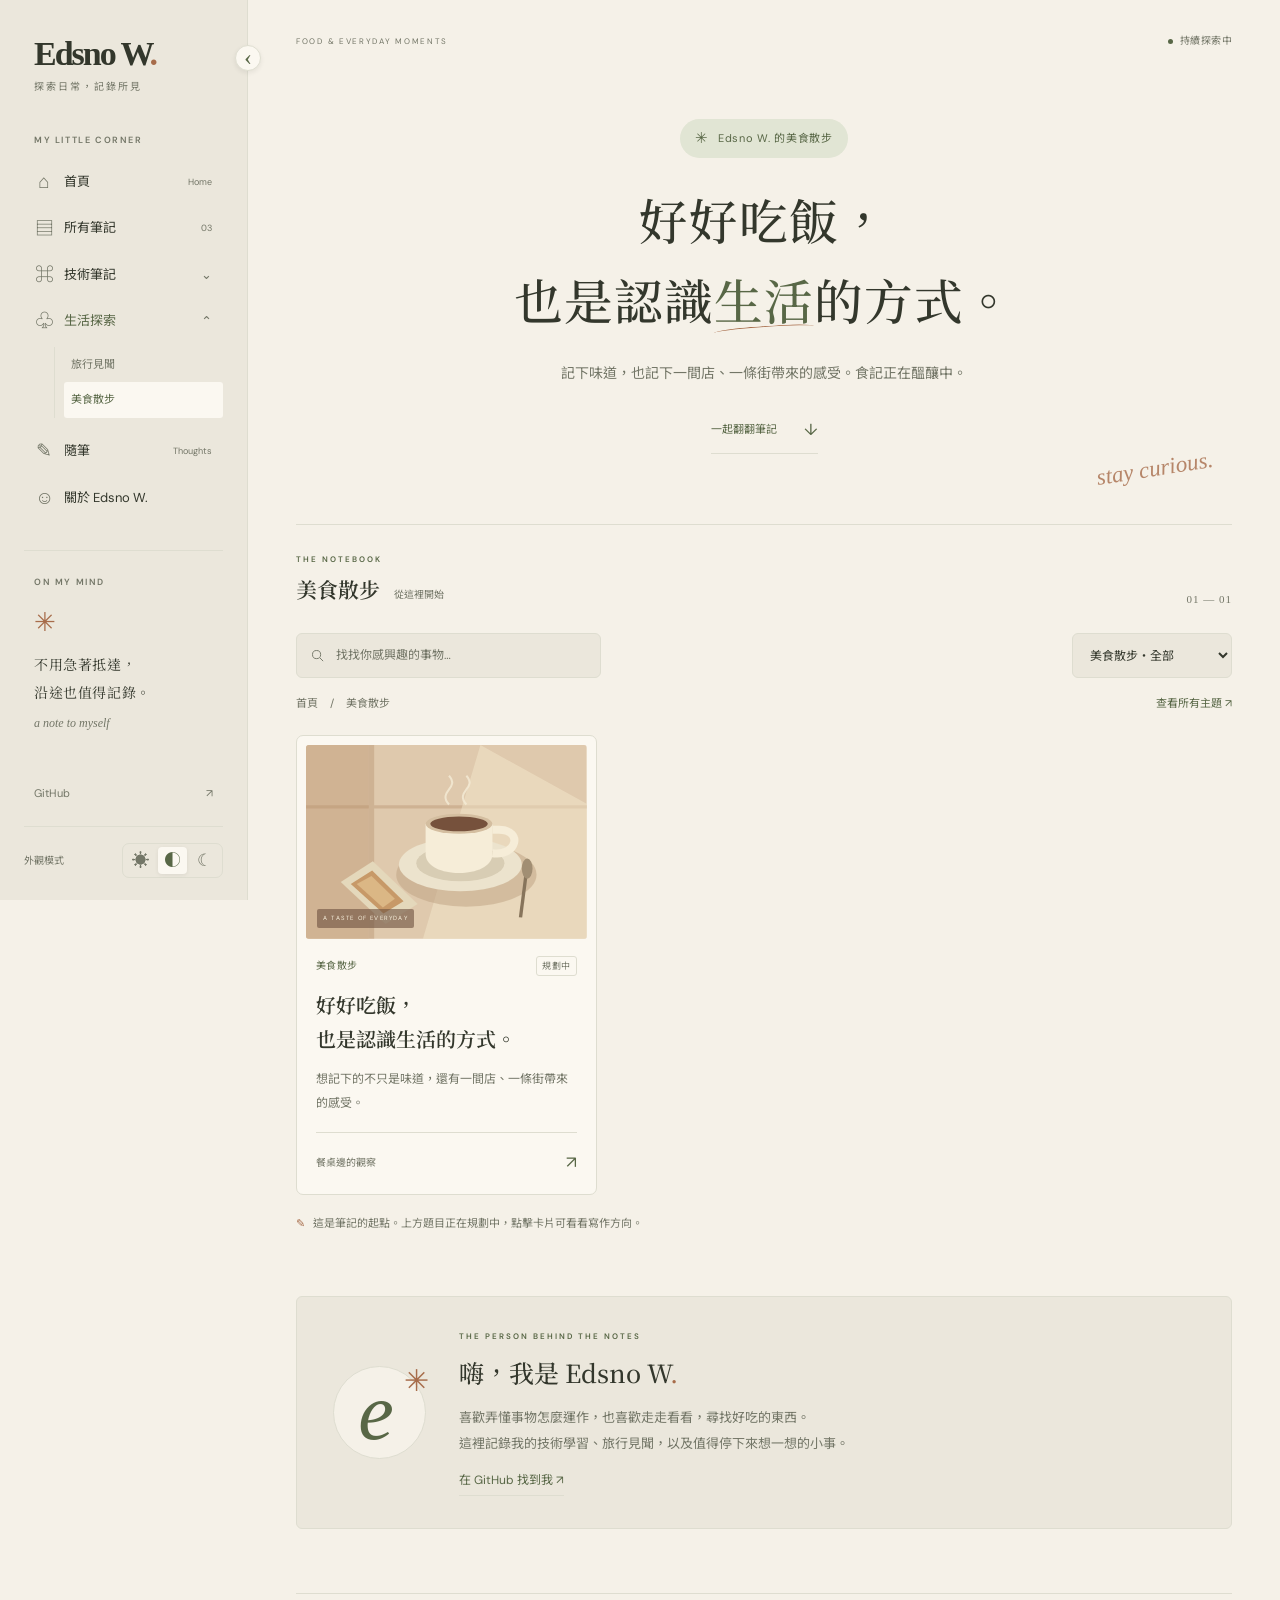
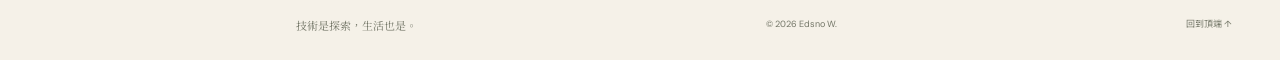
==== blog/foodie/index.html @ a219093f "建立 Edsno W. 部落格首頁與版面樣式 建立 /blog/foodie/、/blog/travel/ 與 /blog/tech/，並加入對應的導覽連結。" ====
<!doctype html>
<html lang="zh-Hant">
<head>
  <meta charset="utf-8">
  <meta name="viewport" content="width=device-width, initial-scale=1">
  <meta name="description" content="記下味道，也記下一間店、一條街帶來的感受。食記正在醞釀中。">
  <meta name="color-scheme" content="light dark">
  <title>美食散步 — Edsno W. 的觀察筆記</title>
  <script>
    (() => {
      let preference = 'auto';
      try { preference = localStorage.getItem('edwei-theme') || 'auto'; } catch {}
      if (!['auto','light','dark'].includes(preference)) preference = 'auto';
      document.documentElement.dataset.preference = preference;
      document.documentElement.dataset.theme = preference === 'auto' ? (matchMedia('(prefers-color-scheme: dark)').matches ? 'dark' : 'light') : preference;
    })();
  </script>
  <link rel="stylesheet" href="/style.css?v=3">
  <script src="/script.js?v=3" defer></script>
</head>
<body data-category="美食">
  <a class="skip-link" href="#main">跳至主要內容</a>
  <button class="sidebar-toggle" aria-controls="sidebar" aria-expanded="true" aria-label="收合側邊欄"><span aria-hidden="true">‹</span></button>
  <aside id="sidebar" class="sidebar" aria-label="網站導覽">
    <a class="brand" href="/"><span class="brand-name">Edsno W<span>.</span></span><span class="brand-caption">探索日常，記錄所見</span></a>
    <span class="sidebar-label">MY LITTLE CORNER</span>
    <nav aria-label="主要導覽">
      <a class="nav-item" href="/"><span aria-hidden="true">⌂</span>首頁<span class="nav-en">Home</span></a>
      <a class="nav-item" href="/#journal"><span aria-hidden="true">▤</span>所有筆記<span class="count">03</span></a>
      <details class="category"><summary><span aria-hidden="true">⌘</span>技術筆記<span class="chevron" aria-hidden="true">⌄</span></summary><div class="subnav"><a href="/blog/tech/">全部技術筆記</a><button data-filter="網路基礎">網路與資料中心</button><button data-filter="工具應用">工具與實作</button></div></details>
      <details class="category" open><summary><span aria-hidden="true">♧</span>生活探索<span class="chevron" aria-hidden="true">⌄</span></summary><div class="subnav"><a href="/blog/travel/">旅行見聞</a><a href="/blog/foodie/" aria-current="page">美食散步</a></div></details>
      <button class="nav-item" data-filter="隨筆"><span aria-hidden="true">✎</span>隨筆<span class="nav-en">Thoughts</span></button>
      <a class="nav-item" href="/#about"><span aria-hidden="true">☺</span>關於 Edsno W.</a>
    </nav>
    <section class="sidebar-note"><span class="sidebar-label">ON MY MIND</span><span class="note-mark" aria-hidden="true">✳</span><p>不用急著抵達，<br>沿途也值得記錄。</p><span class="note-caption">a note to myself</span></section>
    <div class="sidebar-bottom"><a class="github-link" href="https://github.com/EdweiDev" target="_blank" rel="noopener noreferrer">GitHub <span aria-hidden="true">↗</span></a><div class="theme-row"><span id="theme-caption">外觀模式</span><div class="theme-switch" role="group" aria-labelledby="theme-caption"><button data-theme-choice="light" aria-label="淺色模式" title="淺色模式" aria-pressed="false">☀</button><button data-theme-choice="auto" aria-label="跟隨系統" title="跟隨系統" aria-pressed="true">◐</button><button data-theme-choice="dark" aria-label="深色模式" title="深色模式" aria-pressed="false">☾</button></div></div><span class="sidebar-copyright">© <span class="year">2026</span> Edsno W. · Made with curiosity</span></div>
  </aside>
  <button class="sidebar-backdrop" aria-label="關閉導覽選單" hidden></button>

  <main id="main">
    <div class="main-inner">
      <div class="topline"><span>FOOD & EVERYDAY MOMENTS</span><span class="topline-right"><span class="status-dot"></span> 持續探索中</span></div>
      <section class="hero" aria-labelledby="hero-title"><span class="hero-pill"><span aria-hidden="true">✳</span> Edsno W. 的美食散步</span><h1 id="hero-title">好好吃飯，<br>也是認識<span class="serif-accent">生活</span>的方式。</h1><p>記下味道，也記下一間店、一條街帶來的感受。食記正在醞釀中。</p><a href="#journal" class="hero-link">一起翻翻筆記 <span aria-hidden="true">↓</span></a><span class="hero-scribble" aria-hidden="true">stay curious.</span></section>
      <section id="journal" aria-labelledby="journal-title">
        <div class="journal-heading"><div><span class="eyebrow">THE NOTEBOOK</span><h2 id="journal-title" tabindex="-1">美食散步<span>從這裡開始</span></h2></div><span class="journal-number">01 — 01</span></div>
        <div class="tools"><div class="search-box"><svg aria-hidden="true" viewBox="0 0 24 24"><circle cx="10.5" cy="10.5" r="6.5"/><path d="m16 16 5 5"/></svg><label class="sr-only" for="search">搜尋筆記</label><input id="search" type="search" placeholder="找找你感興趣的事物…" autocomplete="off"></div><label class="sr-only" for="category-filter">篩選筆記分類</label><select id="category-filter"><option value="全部">美食散步・全部</option></select></div>
        <div class="category-breadcrumb"><a href="/">首頁</a><span aria-hidden="true">/</span><span>美食散步</span><a href="/#journal">查看所有主題 ↗</a></div>
        <div class="post-grid">
          
          
          <article class="post" data-categories="美食"><button class="post-open" data-article="food" aria-label="查看規劃：好好吃飯，也是認識生活的方式"><div class="post-image scene-food"><svg viewBox="0 0 420 290" xmlns="http://www.w3.org/2000/svg" aria-hidden="true"><path fill="#dfc9ad" d="M0 0h420v290H0z"/><path d="M0 0h94v290H0z" fill="#d0b393"/><path d="M94 0h8v290h-8zM0 90h420v5H0z" fill="#b5906b" opacity=".4"/><path d="m261 0 159 88v202H175z" fill="#f4e8cc" opacity=".5"/><ellipse cx="240" cy="194" rx="105" ry="48" fill="#bea182" opacity=".5"/><ellipse cx="231" cy="179" rx="92" ry="40" fill="#ece3cd"/><ellipse cx="231" cy="177" rx="66" ry="27" fill="#d8cdb4"/><path d="M179 118h100v45c0 38-100 38-100 0z" fill="#f6edd8"/><ellipse cx="229" cy="118" rx="50" ry="15" fill="#d4bea0"/><ellipse cx="229" cy="118" rx="43" ry="11" fill="#76513c"/><path d="M279 127h10c36 0 27 40-10 35" stroke="#f6edd8" stroke-width="12" fill="none"/><path d="M214 89c-18-20 17-24 0-43m26 43c-18-20 17-24 0-43" stroke="#f6edd8" stroke-width="3" fill="none" opacity=".8"/><path d="m52 205 48-31 67 64-48 30z" fill="#e4d8bb"/><path d="m67 208 32-20 47 46-30 18z" fill="#c79968"/><path d="m76 208 22-12 35 34-18 13z" fill="#dbb785"/><path d="m329 196-8 62" stroke="#87745b" stroke-width="5"/><ellipse cx="331" cy="185" rx="8" ry="15" fill="#a18e73"/></svg><span class="image-tag">A TASTE OF EVERYDAY</span></div><div class="post-copy"><div class="post-meta"><span class="category-tag">美食散步</span><span>規劃中</span></div><h3>好好吃飯，<br>也是認識生活的方式。</h3><p>想記下的不只是味道，還有一間店、一條街帶來的感受。</p><div class="post-footer"><span>餐桌邊的觀察</span><span aria-hidden="true">↗</span></div></div></button></article>
        </div>
        <div class="empty-state" hidden><span aria-hidden="true">✳</span><h3>這一頁，還留著空白。</h3><p>換個關鍵字或主題看看，筆記會慢慢累積。</p><button id="clear-filters">查看所有筆記 ↗</button></div>
        <p class="planning-note"><span aria-hidden="true">✎</span> 這是筆記的起點。上方題目正在規劃中，點擊卡片可看看寫作方向。</p><span class="sr-only" id="results-status" aria-live="polite"></span>
      </section>
      <section class="about-section" id="about"><div class="about-symbol" aria-hidden="true">e<span>✳</span></div><div class="about-copy"><span class="eyebrow">THE PERSON BEHIND THE NOTES</span><h2>嗨，我是 Edsno W<span>.</span></h2><p>喜歡弄懂事物怎麼運作，也喜歡走走看看，尋找好吃的東西。<br>這裡記錄我的技術學習、旅行見聞，以及值得停下來想一想的小事。</p><a href="https://github.com/EdweiDev" target="_blank" rel="noopener noreferrer">在 GitHub 找到我 ↗</a></div></section>
      <footer><span class="footer-note">技術是探索，生活也是。</span><span>© <span class="year">2026</span> Edsno W.</span><a href="#main">回到頂端 ↑</a></footer>
    </div>
  </main>
  <dialog id="article-dialog" aria-labelledby="dialog-title"><button class="dialog-close" aria-label="關閉文章規劃">×</button><span class="eyebrow">WORK IN PROGRESS / 文章規劃</span><h2 id="dialog-title"></h2><p id="dialog-description"></p><h3>想一起探索的問題</h3><ul id="dialog-outline"></ul><p class="dialog-note">這篇還在醞釀中，正式文章完成後會放在這裡。</p><button class="dialog-done">繼續逛逛 ↗</button></dialog>
</body>
</html>
---- style.css ----
@import url('https://fonts.googleapis.com/css2?family=DM+Sans:wght@400;500;600;700&family=Noto+Sans+TC:wght@400;500;600;700&family=Noto+Serif+TC:wght@500;600;700&display=swap');
:root{color-scheme:light;--bg:#f5f1e8;--sidebar:#ebe7dc;--surface:#fbf8f1;--text:#33372c;--muted:#737667;--line:#deddd0;--accent:#586746;--accent-soft:#e1e5d4;--warm:#a76c4a;--shadow:0 12px 30px #3a3e2710;--side-width:248px}
:root[data-theme=dark]{color-scheme:dark;--bg:#22251f;--sidebar:#1c201a;--surface:#2b3026;--text:#e8e6db;--muted:#b0b5a4;--line:#414735;--accent:#bccb9c;--accent-soft:#394430;--warm:#d9a27b;--shadow:0 12px 30px #0002}
*{box-sizing:border-box}html{scroll-behavior:smooth;scroll-padding-top:30px}body{margin:0;font:14px/1.8 'DM Sans','Noto Sans TC',sans-serif;background:var(--bg);color:var(--text)}button,input,select{font:inherit;color:inherit}button,a,summary,select{-webkit-tap-highlight-color:transparent}a{color:inherit;text-decoration:none}button{cursor:pointer;border:0;background:none;padding:0}a:hover,button:hover{color:var(--accent)}button:focus-visible,a:focus-visible,input:focus-visible,select:focus-visible,summary:focus-visible{outline:2px solid var(--warm);outline-offset:4px}h1,h2,h3,p{margin:0}svg{display:block}button{text-align:left}[hidden]{display:none!important}.sr-only{position:absolute;width:1px;height:1px;padding:0;overflow:hidden;clip:rect(0,0,0,0);white-space:nowrap}.skip-link{position:fixed;top:-60px;left:20px;z-index:100;padding:10px;background:var(--surface)}.skip-link:focus{top:10px}
.sidebar{position:fixed;inset:0 auto 0 0;width:var(--side-width);background:var(--sidebar);border-right:1px solid var(--line);padding:35px 24px 20px;display:flex;flex-direction:column;overflow-y:auto;z-index:30;transition:transform .25s}.brand{display:flex;flex-direction:column;align-items:flex-start;line-height:1.15;padding:0 10px;margin-bottom:39px}.brand-name{font:bold 43px/1.1 Georgia,serif;letter-spacing:-2.8px}.brand-name>span{color:var(--warm)}.brand-caption{font-size:10px;letter-spacing:2px;color:var(--muted);margin-top:9px}.sidebar-label{display:block;font-size:9px;letter-spacing:1.6px;color:var(--muted);font-weight:600;margin:0 10px 12px}nav{display:flex;flex-direction:column;gap:3px}.nav-item,summary{display:flex;align-items:center;gap:11px;padding:10px 11px;font-size:12px;border-radius:5px;min-height:43px;width:100%;cursor:pointer;list-style:none}summary::-webkit-details-marker{display:none}.nav-item>span:first-child,summary>span:first-child{font-size:19px;width:18px;text-align:center;line-height:1;color:var(--muted)}.nav-item.selected{background:var(--surface);color:var(--accent)}.nav-item.selected>span:first-child{color:var(--accent)}.nav-en{font-size:9px;color:var(--muted);margin-left:auto}.count{margin-left:auto;font-size:9px;background:var(--soft);color:var(--muted)}.chevron{margin-left:auto;color:var(--muted)}.category[open] summary{color:var(--accent)}.category[open] .chevron{transform:rotate(180deg)}.nav-item:hover,summary:hover{background:var(--surface)}.subnav{margin:4px 0 8px 30px;padding-left:9px;border-left:1px solid var(--line)}.subnav button{display:block;font-size:11px;color:var(--muted);width:100%;padding:8px 0 8px 7px;border-radius:3px}.subnav button:hover{color:var(--accent);background:var(--surface)}.sidebar-note{margin:31px 0 24px;border-top:1px solid var(--line);padding:23px 10px 0}.sidebar-note .sidebar-label{margin:0}.note-mark{display:block;font-size:26px;line-height:1.2;color:var(--warm);margin:17px 0 12px}.sidebar-note p{font-family:'Noto Serif TC',serif;font-size:14px;line-height:2;letter-spacing:.6px}.note-caption{font:italic 12px Georgia,serif;color:var(--muted);display:block;margin-top:10px}.sidebar-bottom{margin-top:auto;padding-top:20px}.github-link{display:flex;justify-content:space-between;padding:9px 10px;font-size:11px;color:var(--muted)}.theme-row{display:flex;align-items:center;justify-content:space-between;margin:13px 0 20px;padding:16px 0 0;border-top:1px solid var(--line);gap:8px}.theme-row>span{font-size:10px;color:var(--muted)}.theme-switch{display:flex;border:1px solid var(--line);padding:3px;gap:3px;border-radius:7px}.theme-switch button{width:29px;height:27px;display:grid;place-content:center;color:var(--muted);font-size:17px;border-radius:4px}.theme-switch button[aria-pressed=true]{background:var(--surface);box-shadow:0 1px 4px #0001;color:var(--accent)}.sidebar-copyright{font-size:8px;color:var(--muted);display:block;letter-spacing:.2px}.sidebar-toggle{position:fixed;top:45px;left:calc(var(--side-width) - 13px);width:26px;height:26px;border-radius:50%;border:1px solid var(--line);background:var(--surface);color:var(--accent);display:grid;place-items:center;z-index:35;box-shadow:0 2px 5px #0001;transition:left .25s}.sidebar-toggle>span{font:24px/1 Georgia,serif;transform:translateY(-1px)}body.sidebar-collapsed .sidebar{transform:translateX(-100%)}body.sidebar-collapsed .sidebar-toggle{left:15px}body.sidebar-collapsed .sidebar-toggle>span{transform:rotate(180deg)}body.sidebar-collapsed main{margin-left:0}.sidebar-backdrop{display:none}
main{margin-left:var(--side-width);transition:margin-left .25s}.main-inner{max-width:1360px;padding:32px 48px 0;margin:auto}.topline{display:flex;justify-content:space-between;color:var(--muted);font-size:8px;letter-spacing:1.7px;align-items:center}.topline-right{letter-spacing:.5px;display:flex;align-items:center;gap:7px;font-size:10px}.status-dot{width:5px;height:5px;border-radius:50%;background:var(--accent)}.hero{position:relative;padding:69px 0 70px;text-align:center}.hero-pill{display:inline-flex;align-items:center;gap:9px;font-size:10px;color:var(--accent);background:var(--accent-soft);border-radius:30px;padding:6px 15px;letter-spacing:.7px}.hero-pill>span{font-size:15px}h1{font-family:'Noto Serif TC',serif;font-weight:500;font-size:clamp(32px,3.8vw,53px);line-height:1.65;letter-spacing:1px;margin:21px 0 19px}.serif-accent{color:var(--accent);position:relative}.serif-accent:after{content:'';position:absolute;bottom:1px;left:0;width:100%;height:6px;border-top:1px solid var(--warm);border-radius:50%;transform:rotate(-4deg)}.title-dot{color:var(--warm)}.hero>p{font-size:12px;color:var(--muted);line-height:2.1}.mobile-break{display:none}.hero-link{display:inline-flex;font-size:11px;gap:27px;align-items:center;color:var(--accent);border-bottom:1px solid var(--line);padding:8px 0;margin-top:20px}.hero-link>span{font-size:16px}.hero-scribble{font:italic 23px Georgia,serif;color:var(--warm);position:absolute;right:18px;bottom:42px;transform:rotate(-9deg);opacity:.8}.eyebrow{display:block;font-size:8px;letter-spacing:2px;font-weight:600;color:var(--accent)}.journal-heading{display:flex;justify-content:space-between;align-items:flex-end;border-top:1px solid var(--line);padding-top:27px}.journal-heading h2{font-family:'Noto Serif TC',serif;font-weight:600;font-size:21px;margin-top:5px}.journal-heading h2>span{font-family:'Noto Sans TC',sans-serif;font-weight:400;font-size:10px;color:var(--muted);margin-left:14px}.journal-number{font:11px Georgia,serif;letter-spacing:1px;color:var(--muted);padding-bottom:4px}.tools{display:flex;justify-content:space-between;margin:24px 0 16px;gap:15px}.search-box{display:flex;align-items:center;gap:9px;background:var(--sidebar);border:1px solid var(--line);border-radius:6px;width:305px;padding:10px 13px}.search-box svg{width:15px;height:15px;stroke:var(--muted);stroke-width:1.5;fill:none;flex-shrink:0}.search-box input{width:100%;border:0;background:none;font-size:11px;min-width:0;outline-offset:7px}.search-box input::placeholder{color:var(--muted)}.tools select{width:160px;padding:9px 13px;background:var(--sidebar);border:1px solid var(--line);border-radius:6px;font-size:11px;cursor:pointer}.filter-chips{display:flex;gap:19px;flex-wrap:wrap;margin:0 0 21px}.filter-chips button{font-size:10px;color:var(--muted);padding:3px 0;border-bottom:1px solid transparent}.filter-chips button.active{color:var(--accent);border-color:var(--accent)}.post-grid{display:grid;grid-template-columns:repeat(3,minmax(0,1fr));gap:17px}.post{border:1px solid var(--line);border-radius:7px;padding:9px;background:var(--surface);transition:transform .2s,box-shadow .2s;min-width:0}.post:hover{transform:translateY(-4px);box-shadow:var(--shadow)}.post-open{display:block;width:100%;height:100%;color:var(--text);border-radius:3px}.post-open:hover{color:var(--text)}.post-image{position:relative;overflow:hidden;border-radius:3px;aspect-ratio:420/290}.post-image svg{width:100%;height:100%;transition:transform .4s}.post:hover .post-image svg{transform:scale(1.035)}.image-tag{position:absolute;bottom:11px;left:11px;color:#f9f1dd;font-size:6px;letter-spacing:1.2px;background:#3f4d3980;padding:4px 6px;border-radius:2px}.scene-food .image-tag{background:#6d503e99}.post-copy{padding:17px 10px 7px}.post-meta{display:flex;align-items:center;justify-content:space-between;font-size:8px;color:var(--muted);letter-spacing:.4px}.category-tag{color:var(--accent)}.post-meta>span:last-child{border:1px solid var(--line);padding:1px 5px;border-radius:3px;font-size:7px}.post h3{font-family:'Noto Serif TC',serif;font-size:clamp(15px,1.4vw,19px);line-height:1.7;font-weight:600;margin:12px 0}.post-copy>p{font-size:10px;color:var(--muted);line-height:1.95;min-height:40px}.post-footer{display:flex;align-items:center;justify-content:space-between;font-size:8px;color:var(--muted);padding-top:14px;margin-top:17px;border-top:1px solid var(--line);gap:5px}.post-footer>span:last-child{font-size:17px;color:var(--accent)}.planning-note{font-size:10px;color:var(--muted);padding:19px 0;display:flex;gap:8px}.planning-note>span{color:var(--warm)}.empty-state{text-align:center;padding:60px 15px;background:var(--sidebar);border-radius:5px}.empty-state>span{font-size:30px;color:var(--warm)}.empty-state h3{font-family:'Noto Serif TC',serif;font-weight:500;margin:10px;font-size:22px}.empty-state p{font-size:12px;color:var(--muted)}.empty-state button{margin-top:15px;color:var(--accent);font-size:12px}
.about-section{margin-top:43px;margin-bottom:64px;border:1px solid var(--line);border-radius:6px;padding:32px 36px;display:flex;gap:33px;align-items:center;background:var(--sidebar);scroll-margin-top:30px}.about-symbol{position:relative;flex-shrink:0;display:grid;place-items:center;width:93px;height:93px;border-radius:50%;background:var(--bg);border:1px solid var(--line);font:italic 80px/1 Georgia,serif;color:var(--accent);padding-right:7px}.about-symbol>span{position:absolute;right:-4px;top:-1px;font:30px/1 Georgia,serif;color:var(--warm)}.about-copy h2{font-family:'Noto Serif TC',serif;font-size:25px;font-weight:500;margin:7px 0 10px}.about-copy h2>span{color:var(--warm)}.about-copy p{font-size:11px;line-height:2;color:var(--muted)}.about-copy a{display:inline-block;font-size:10px;border-bottom:1px solid var(--line);padding-bottom:3px;margin-top:13px;color:var(--accent)}footer{border-top:1px solid var(--line);padding:22px 0 25px;display:flex;justify-content:space-between;gap:16px;font-size:9px;color:var(--muted)}.footer-note{font-family:'Noto Serif TC',serif;font-size:11px}dialog{color:var(--text);background:var(--surface);border:1px solid var(--line);border-radius:10px;width:min(540px,calc(100% - 36px));max-height:85dvh;padding:45px 35px 30px;box-shadow:0 25px 80px #0003}dialog::backdrop{background:#1e241b80;backdrop-filter:blur(4px)}.dialog-close{position:absolute;right:18px;top:12px;font-size:26px;color:var(--muted);padding:3px 7px}dialog h2{font:500 26px/1.6 'Noto Serif TC',serif;margin:18px 0}dialog p,dialog li{font-size:13px;line-height:2;color:var(--muted)}dialog h3{font-size:13px;margin-top:24px;font-weight:500}dialog ul{padding-left:20px}.dialog-note{border-top:1px solid var(--line);padding-top:18px;margin-top:24px}.dialog-done{font-size:12px;margin-top:18px;color:var(--accent)}:root[data-theme=dark] .post-image{filter:brightness(.8) saturate(.8)}
@media(min-width:1500px){.main-inner{padding-left:65px;padding-right:65px}.hero{padding-top:85px;padding-bottom:85px}.post-copy{padding:20px 14px 10px}.post h3{font-size:21px}.post-copy>p{font-size:12px}.post-meta{font-size:10px}.post-footer{font-size:10px}}
@media(max-width:1100px){:root{--side-width:225px}.sidebar{padding:28px 18px 18px}.main-inner{padding:27px 30px 0}.hero{padding-top:57px;padding-bottom:65px}h1{font-size:38px}.hero-scribble{font-size:19px;right:0;bottom:28px}.post-grid{grid-template-columns:repeat(2,minmax(0,1fr));gap:16px}.post h3{font-size:18px}.post-copy>p{font-size:11px}.post-grid>.post:last-child{grid-column:auto}.topline{font-size:7px;letter-spacing:1.2px}.about-section{padding:28px;gap:25px}.about-symbol{width:75px;height:75px;font-size:65px}}
@media(max-width:760px){:root{--side-width:248px}.sidebar{transform:translateX(-100%);padding-top:29px}.sidebar-toggle{left:17px;top:18px;width:31px;height:31px;background:var(--sidebar)}.sidebar-toggle>span{font-size:0;transform:none}.sidebar-toggle>span:after{content:'☰';font:16px/1 sans-serif}.sidebar-mobile-open .sidebar{transform:none}.sidebar-mobile-open .sidebar-toggle{left:calc(var(--side-width) - 13px)}.sidebar-mobile-open .sidebar-toggle>span:after{content:'×';font-size:23px}.sidebar-mobile-open .sidebar-backdrop{display:block;position:fixed;inset:0;background:#18201466;z-index:25}main,body.sidebar-collapsed main{margin-left:0}.main-inner{padding:26px 23px 0}.topline{padding-left:39px;min-height:18px;font-size:7px;letter-spacing:.9px}.topline-right{font-size:8px;gap:5px;letter-spacing:0}.hero{padding-top:57px;padding-bottom:62px}.hero-pill{font-size:9px;padding:5px 12px;letter-spacing:0}h1{font-size:clamp(28px,6vw,39px);line-height:1.75;letter-spacing:0;margin:22px 0 17px}.hero>p{font-size:11px;line-height:2.1}.mobile-break{display:block}.hero-link{font-size:10px;margin-top:17px}.hero-scribble{font-size:18px;bottom:18px;right:9px}.journal-heading{padding-top:24px}.journal-heading h2{font-size:20px}.journal-heading h2>span{font-size:9px;margin-left:11px}.journal-number{font-size:10px}.tools{gap:9px;margin-top:20px}.search-box{width:auto;flex:1;min-width:0;padding:9px 10px}.tools select{width:119px;padding:9px 7px;font-size:10px}.search-box input{font-size:10px}.filter-chips{gap:20px;margin-bottom:18px}.post-grid{gap:13px}.post{padding:7px}.post-copy{padding:12px 5px 4px}.post h3{font-size:15px;margin:10px 0;line-height:1.75}.post-copy>p{font-size:10px;min-height:58px}.image-tag{font-size:5px;letter-spacing:.5px;bottom:7px;left:7px;padding:3px 4px}.post-footer{font-size:7px;margin-top:12px;padding-top:9px}.post-meta{font-size:8px;letter-spacing:0}.post-meta>span:last-child{font-size:7px;padding:0 3px}.planning-note{font-size:9px;line-height:1.9}.about-section{margin-top:27px;margin-bottom:38px;padding:26px 23px;gap:20px;align-items:flex-start}.about-copy h2{font-size:22px}.about-copy p{font-size:10px}.about-symbol{width:55px;height:55px;font-size:47px;margin-top:25px}.about-symbol>span{font-size:23px}.about-copy .eyebrow{font-size:6px;letter-spacing:1.1px}footer{font-size:8px;gap:12px;flex-wrap:wrap}.footer-note{font-size:10px;width:100%}dialog{padding:42px 25px 25px}dialog h2{font-size:23px}}
@media(max-width:380px){.main-inner{padding-left:18px;padding-right:18px}.topline-right{display:none}.post-grid{grid-template-columns:1fr}.post h3{font-size:21px}.post-copy{padding:18px 12px 9px}.post-copy>p{font-size:12px;min-height:0}.post-meta{font-size:10px}.post-footer{font-size:9px}.image-tag{font-size:7px;letter-spacing:1px}.about-section{padding:22px 18px;gap:14px}}
.nav-item,summary{font-size:13px}.hero>p{font-size:14px}.hero-pill{font-size:11px}.post h3{font-size:20px}.post-copy>p{font-size:12px;min-height:47px}.post-meta{font-size:10px}.post-meta>span:last-child{font-size:9px}.post-footer{font-size:10px}.search-box input,.tools select{font-size:12px}.filter-chips button{font-size:12px}.planning-note{font-size:11px}.about-copy p{font-size:13px}.about-copy a{font-size:12px}
@media(max-width:760px){.hero>p{font-size:12px}.hero-pill{font-size:9px}.post h3{font-size:16px}.post-copy>p{font-size:11px;min-height:64px}.post-meta{font-size:9px}.post-meta>span:last-child{font-size:8px}.post-footer{font-size:8px}.filter-chips{gap:16px}.filter-chips button{font-size:11px}.tools select,.search-box input{font-size:10px}.about-copy p{font-size:12px}.planning-note{font-size:10px}}
@media(max-width:380px){.post h3{font-size:21px}.post-copy>p{font-size:12px;min-height:0}}
@media(min-width:761px) and (max-height:820px){.sidebar-note{display:none}.hero{padding-top:35px;padding-bottom:30px}.hero h1{margin-top:17px;margin-bottom:14px}.hero-scribble{bottom:12px}.brand{margin-bottom:28px}}
@media(max-width:760px){.sidebar-note{display:none}.hero{padding-top:42px;padding-bottom:49px}}
@media(max-width:560px){.post-grid{grid-template-columns:1fr}.post-copy{padding:18px 13px 10px}.post h3{font-size:22px}.post-copy>p{font-size:13px;min-height:0}.post-meta{font-size:11px}.post-meta>span:last-child{font-size:10px}.post-footer{font-size:11px;padding-top:13px;margin-top:17px}.image-tag{font-size:7px;letter-spacing:1px;bottom:13px;left:13px;padding:4px 7px}}
.brand-name{font-size:34px;letter-spacing:-2px;white-space:nowrap}
.subnav a{display:block;font-size:11px;color:var(--muted);padding:8px 0 8px 7px;border-radius:3px}.subnav a:hover,.subnav a[aria-current=page]{color:var(--accent);background:var(--surface)}.category-breadcrumb{display:flex;gap:12px;align-items:center;font-size:11px;color:var(--muted);margin:0 0 21px}.category-breadcrumb>a:last-child{margin-left:auto;color:var(--accent)}
@media(prefers-reduced-motion:reduce){html{scroll-behavior:auto}*,*:before,*:after{transition:none!important;animation:none!important}}
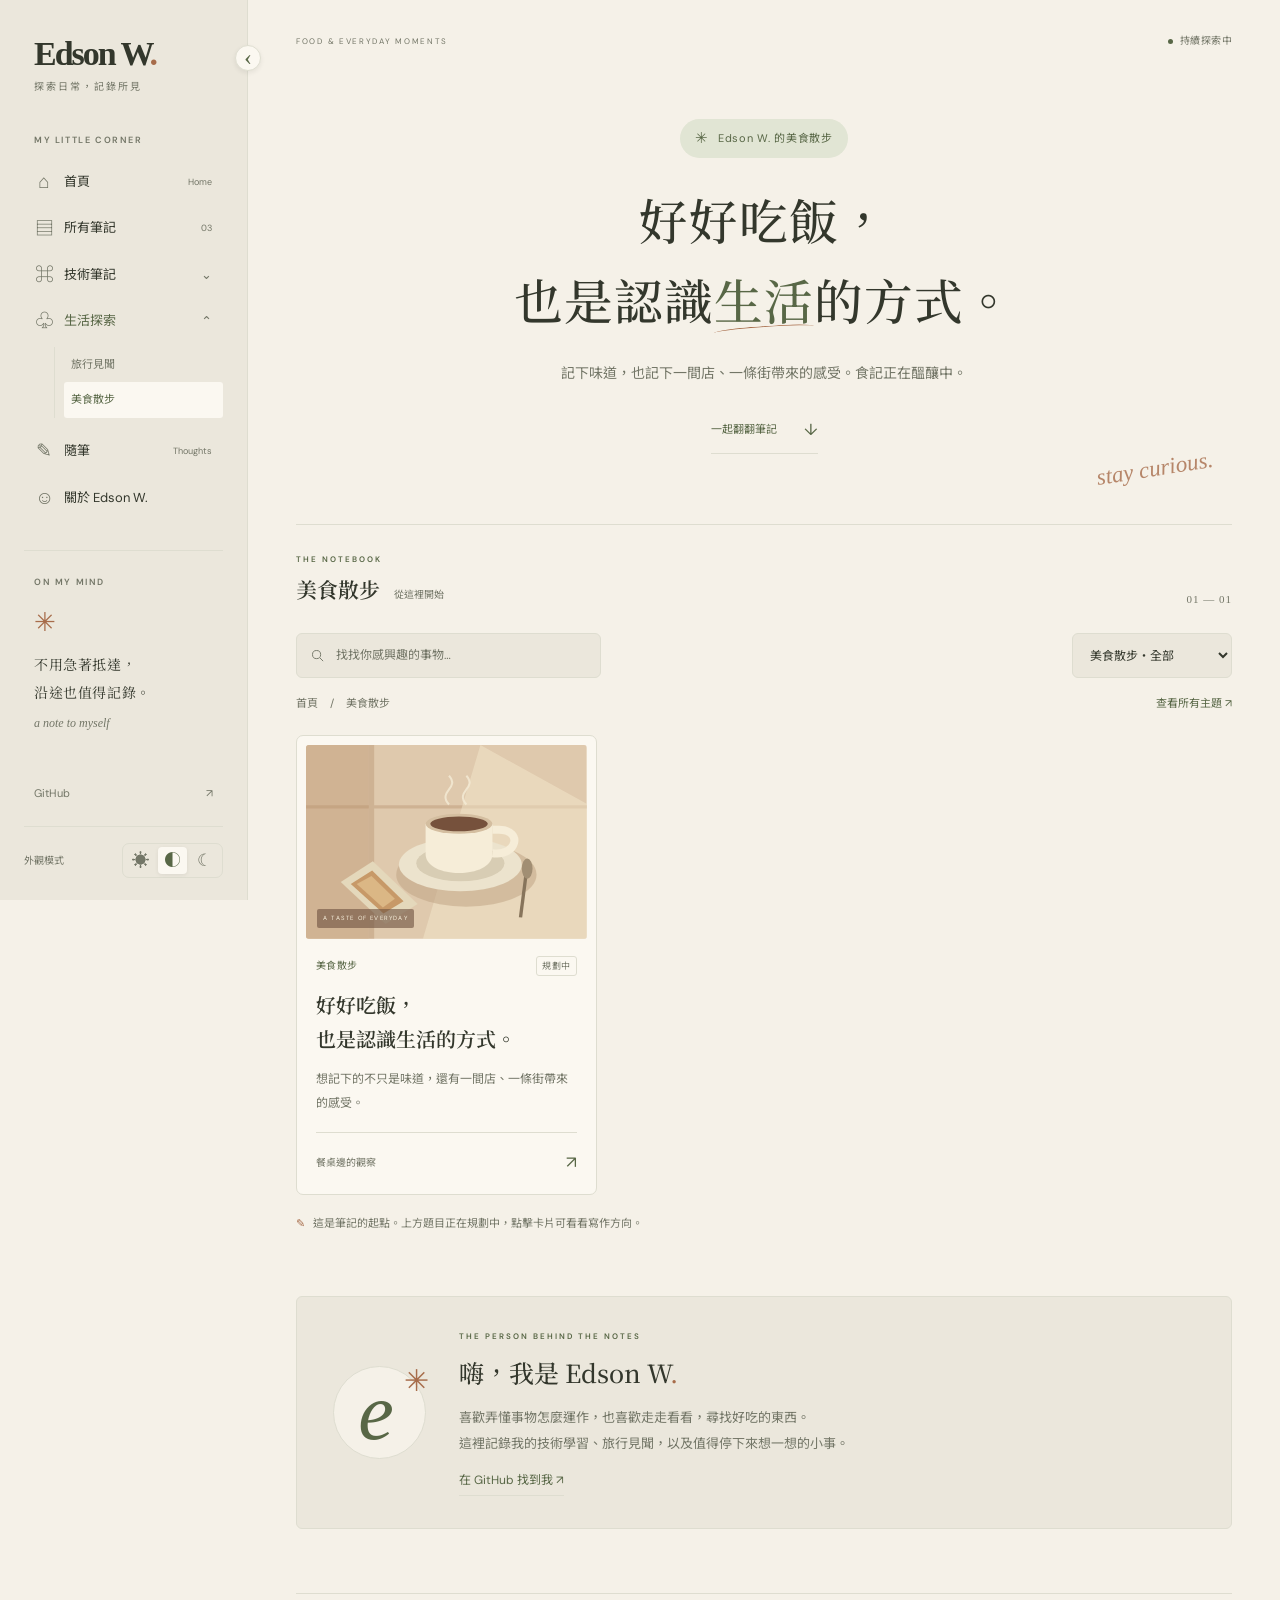
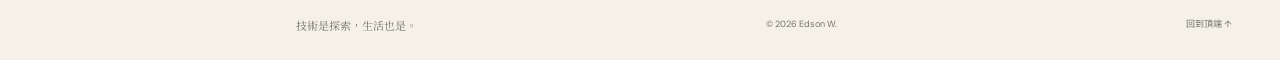
==== commit 6401c463: "發布你看不見的網路序章，並修正作者名稱為 Edson W. 加入文章閱讀版面、目錄、閱讀進度與概念圖；更新首頁及技術分類入口，統一全站作者署名。" ====
--- a/blog/foodie/index.html
+++ b/blog/foodie/index.html
@@ -5,7 +5,7 @@
   <meta name="viewport" content="width=device-width, initial-scale=1">
   <meta name="description" content="記下味道，也記下一間店、一條街帶來的感受。食記正在醞釀中。">
   <meta name="color-scheme" content="light dark">
-  <title>美食散步 — Edsno W. 的觀察筆記</title>
+  <title>美食散步 — Edson W. 的觀察筆記</title>
   <script>
     (() => {
       let preference = 'auto';
@@ -16,13 +16,13 @@
     })();
   </script>
   <link rel="stylesheet" href="/style.css?v=3">
-  <script src="/script.js?v=3" defer></script>
+  <script src="/script.js?v=5" defer></script>
 </head>
 <body data-category="美食">
   <a class="skip-link" href="#main">跳至主要內容</a>
   <button class="sidebar-toggle" aria-controls="sidebar" aria-expanded="true" aria-label="收合側邊欄"><span aria-hidden="true">‹</span></button>
   <aside id="sidebar" class="sidebar" aria-label="網站導覽">
-    <a class="brand" href="/"><span class="brand-name">Edsno W<span>.</span></span><span class="brand-caption">探索日常，記錄所見</span></a>
+    <a class="brand" href="/"><span class="brand-name">Edson W<span>.</span></span><span class="brand-caption">探索日常，記錄所見</span></a>
     <span class="sidebar-label">MY LITTLE CORNER</span>
     <nav aria-label="主要導覽">
       <a class="nav-item" href="/"><span aria-hidden="true">⌂</span>首頁<span class="nav-en">Home</span></a>
@@ -30,17 +30,17 @@
       <details class="category"><summary><span aria-hidden="true">⌘</span>技術筆記<span class="chevron" aria-hidden="true">⌄</span></summary><div class="subnav"><a href="/blog/tech/">全部技術筆記</a><button data-filter="網路基礎">網路與資料中心</button><button data-filter="工具應用">工具與實作</button></div></details>
       <details class="category" open><summary><span aria-hidden="true">♧</span>生活探索<span class="chevron" aria-hidden="true">⌄</span></summary><div class="subnav"><a href="/blog/travel/">旅行見聞</a><a href="/blog/foodie/" aria-current="page">美食散步</a></div></details>
       <button class="nav-item" data-filter="隨筆"><span aria-hidden="true">✎</span>隨筆<span class="nav-en">Thoughts</span></button>
-      <a class="nav-item" href="/#about"><span aria-hidden="true">☺</span>關於 Edsno W.</a>
+      <a class="nav-item" href="/#about"><span aria-hidden="true">☺</span>關於 Edson W.</a>
     </nav>
     <section class="sidebar-note"><span class="sidebar-label">ON MY MIND</span><span class="note-mark" aria-hidden="true">✳</span><p>不用急著抵達，<br>沿途也值得記錄。</p><span class="note-caption">a note to myself</span></section>
-    <div class="sidebar-bottom"><a class="github-link" href="https://github.com/EdweiDev" target="_blank" rel="noopener noreferrer">GitHub <span aria-hidden="true">↗</span></a><div class="theme-row"><span id="theme-caption">外觀模式</span><div class="theme-switch" role="group" aria-labelledby="theme-caption"><button data-theme-choice="light" aria-label="淺色模式" title="淺色模式" aria-pressed="false">☀</button><button data-theme-choice="auto" aria-label="跟隨系統" title="跟隨系統" aria-pressed="true">◐</button><button data-theme-choice="dark" aria-label="深色模式" title="深色模式" aria-pressed="false">☾</button></div></div><span class="sidebar-copyright">© <span class="year">2026</span> Edsno W. · Made with curiosity</span></div>
+    <div class="sidebar-bottom"><a class="github-link" href="https://github.com/EdweiDev" target="_blank" rel="noopener noreferrer">GitHub <span aria-hidden="true">↗</span></a><div class="theme-row"><span id="theme-caption">外觀模式</span><div class="theme-switch" role="group" aria-labelledby="theme-caption"><button data-theme-choice="light" aria-label="淺色模式" title="淺色模式" aria-pressed="false">☀</button><button data-theme-choice="auto" aria-label="跟隨系統" title="跟隨系統" aria-pressed="true">◐</button><button data-theme-choice="dark" aria-label="深色模式" title="深色模式" aria-pressed="false">☾</button></div></div><span class="sidebar-copyright">© <span class="year">2026</span> Edson W. · Made with curiosity</span></div>
   </aside>
   <button class="sidebar-backdrop" aria-label="關閉導覽選單" hidden></button>
 
   <main id="main">
     <div class="main-inner">
       <div class="topline"><span>FOOD & EVERYDAY MOMENTS</span><span class="topline-right"><span class="status-dot"></span> 持續探索中</span></div>
-      <section class="hero" aria-labelledby="hero-title"><span class="hero-pill"><span aria-hidden="true">✳</span> Edsno W. 的美食散步</span><h1 id="hero-title">好好吃飯，<br>也是認識<span class="serif-accent">生活</span>的方式。</h1><p>記下味道，也記下一間店、一條街帶來的感受。食記正在醞釀中。</p><a href="#journal" class="hero-link">一起翻翻筆記 <span aria-hidden="true">↓</span></a><span class="hero-scribble" aria-hidden="true">stay curious.</span></section>
+      <section class="hero" aria-labelledby="hero-title"><span class="hero-pill"><span aria-hidden="true">✳</span> Edson W. 的美食散步</span><h1 id="hero-title">好好吃飯，<br>也是認識<span class="serif-accent">生活</span>的方式。</h1><p>記下味道，也記下一間店、一條街帶來的感受。食記正在醞釀中。</p><a href="#journal" class="hero-link">一起翻翻筆記 <span aria-hidden="true">↓</span></a><span class="hero-scribble" aria-hidden="true">stay curious.</span></section>
       <section id="journal" aria-labelledby="journal-title">
         <div class="journal-heading"><div><span class="eyebrow">THE NOTEBOOK</span><h2 id="journal-title" tabindex="-1">美食散步<span>從這裡開始</span></h2></div><span class="journal-number">01 — 01</span></div>
         <div class="tools"><div class="search-box"><svg aria-hidden="true" viewBox="0 0 24 24"><circle cx="10.5" cy="10.5" r="6.5"/><path d="m16 16 5 5"/></svg><label class="sr-only" for="search">搜尋筆記</label><input id="search" type="search" placeholder="找找你感興趣的事物…" autocomplete="off"></div><label class="sr-only" for="category-filter">篩選筆記分類</label><select id="category-filter"><option value="全部">美食散步・全部</option></select></div>
@@ -53,8 +53,8 @@
         <div class="empty-state" hidden><span aria-hidden="true">✳</span><h3>這一頁，還留著空白。</h3><p>換個關鍵字或主題看看，筆記會慢慢累積。</p><button id="clear-filters">查看所有筆記 ↗</button></div>
         <p class="planning-note"><span aria-hidden="true">✎</span> 這是筆記的起點。上方題目正在規劃中，點擊卡片可看看寫作方向。</p><span class="sr-only" id="results-status" aria-live="polite"></span>
       </section>
-      <section class="about-section" id="about"><div class="about-symbol" aria-hidden="true">e<span>✳</span></div><div class="about-copy"><span class="eyebrow">THE PERSON BEHIND THE NOTES</span><h2>嗨，我是 Edsno W<span>.</span></h2><p>喜歡弄懂事物怎麼運作，也喜歡走走看看，尋找好吃的東西。<br>這裡記錄我的技術學習、旅行見聞，以及值得停下來想一想的小事。</p><a href="https://github.com/EdweiDev" target="_blank" rel="noopener noreferrer">在 GitHub 找到我 ↗</a></div></section>
-      <footer><span class="footer-note">技術是探索，生活也是。</span><span>© <span class="year">2026</span> Edsno W.</span><a href="#main">回到頂端 ↑</a></footer>
+      <section class="about-section" id="about"><div class="about-symbol" aria-hidden="true">e<span>✳</span></div><div class="about-copy"><span class="eyebrow">THE PERSON BEHIND THE NOTES</span><h2>嗨，我是 Edson W<span>.</span></h2><p>喜歡弄懂事物怎麼運作，也喜歡走走看看，尋找好吃的東西。<br>這裡記錄我的技術學習、旅行見聞，以及值得停下來想一想的小事。</p><a href="https://github.com/EdweiDev" target="_blank" rel="noopener noreferrer">在 GitHub 找到我 ↗</a></div></section>
+      <footer><span class="footer-note">技術是探索，生活也是。</span><span>© <span class="year">2026</span> Edson W.</span><a href="#main">回到頂端 ↑</a></footer>
     </div>
   </main>
   <dialog id="article-dialog" aria-labelledby="dialog-title"><button class="dialog-close" aria-label="關閉文章規劃">×</button><span class="eyebrow">WORK IN PROGRESS / 文章規劃</span><h2 id="dialog-title"></h2><p id="dialog-description"></p><h3>想一起探索的問題</h3><ul id="dialog-outline"></ul><p class="dialog-note">這篇還在醞釀中，正式文章完成後會放在這裡。</p><button class="dialog-done">繼續逛逛 ↗</button></dialog>
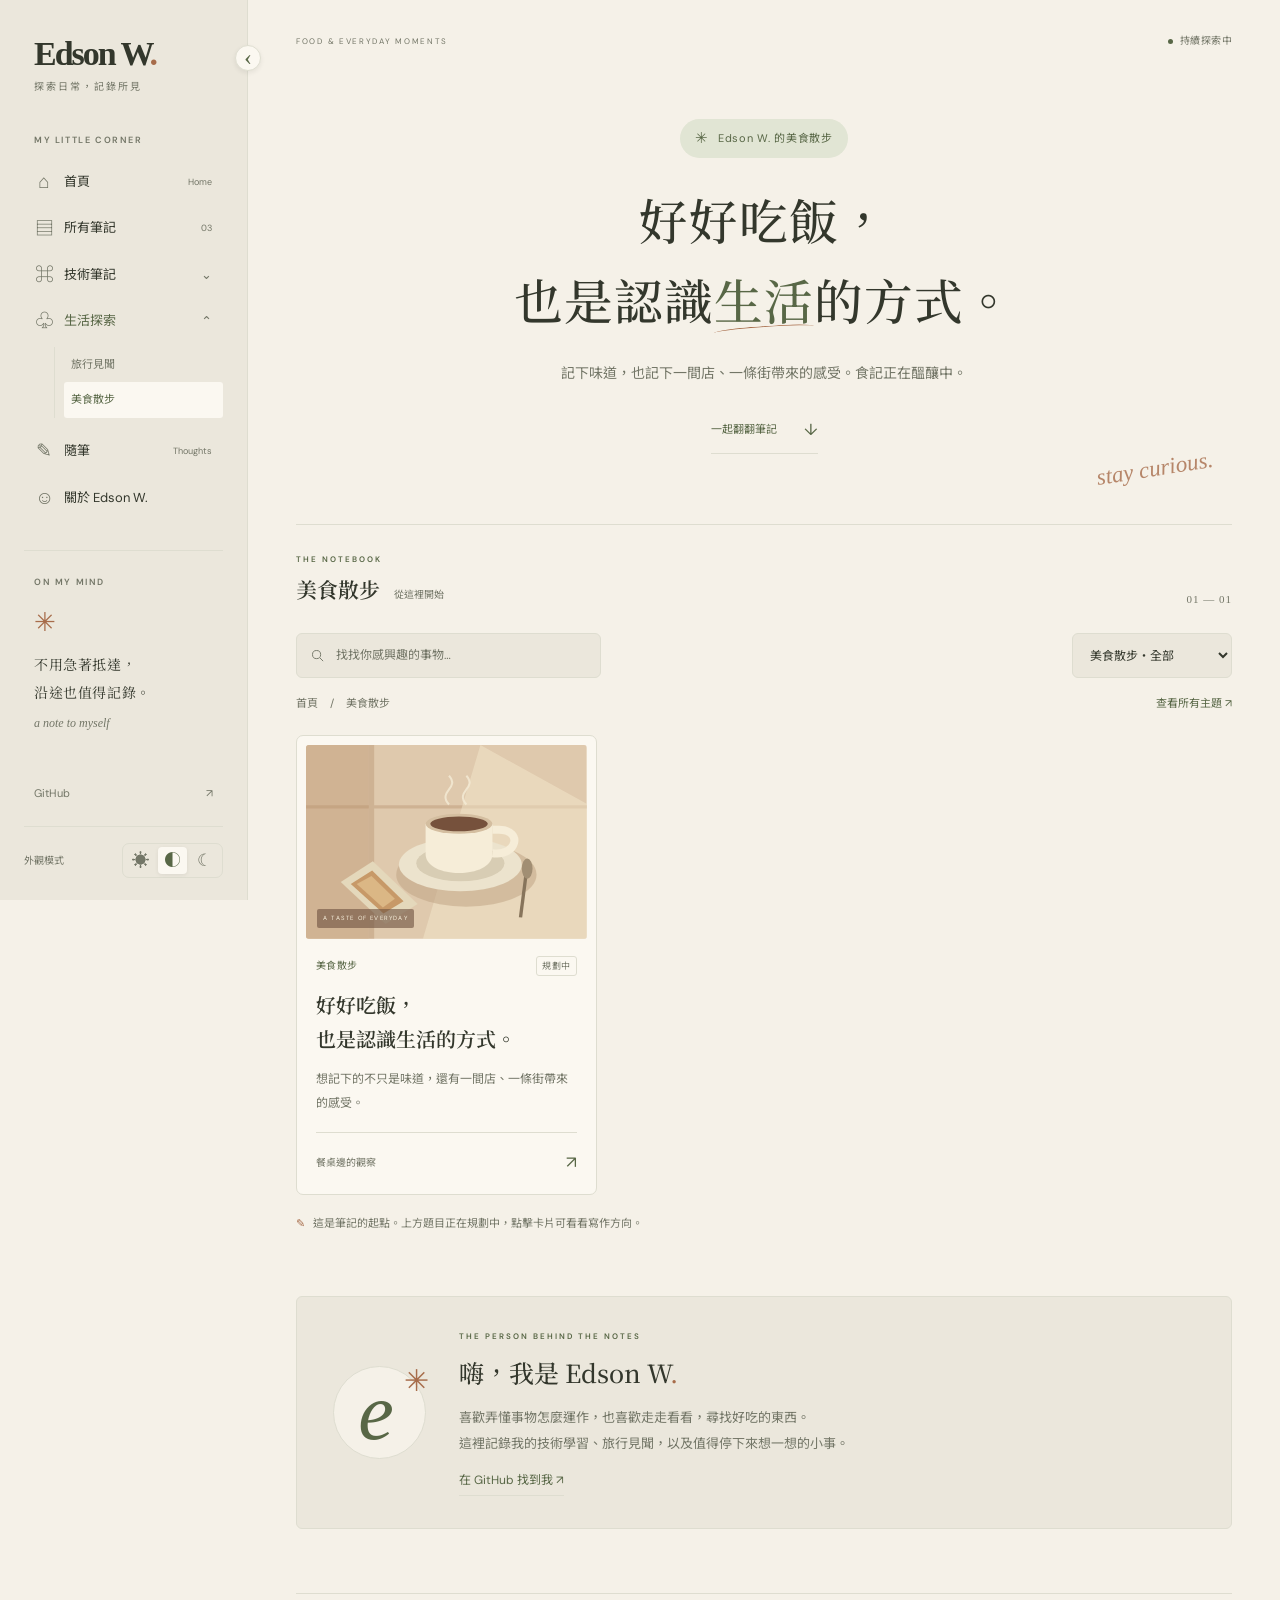
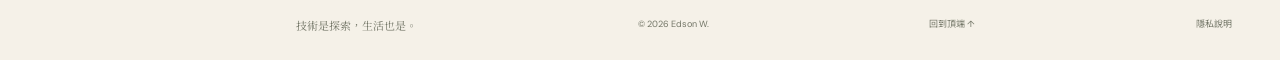
==== commit 86008824: "加入 GA4 流量統計與隱私說明 連接 G-S80PVVEQZD，排除本機預覽，關閉廣告訊號並在全站頁尾提供資料用途說明。" ====
--- a/blog/foodie/index.html
+++ b/blog/foodie/index.html
@@ -17,6 +17,7 @@
   </script>
   <link rel="stylesheet" href="/style.css?v=3">
   <script src="/script.js?v=5" defer></script>
+  <script src="/analytics.js?v=1" defer></script>
 </head>
 <body data-category="美食">
   <a class="skip-link" href="#main">跳至主要內容</a>
@@ -54,7 +55,7 @@
         <p class="planning-note"><span aria-hidden="true">✎</span> 這是筆記的起點。上方題目正在規劃中，點擊卡片可看看寫作方向。</p><span class="sr-only" id="results-status" aria-live="polite"></span>
       </section>
       <section class="about-section" id="about"><div class="about-symbol" aria-hidden="true">e<span>✳</span></div><div class="about-copy"><span class="eyebrow">THE PERSON BEHIND THE NOTES</span><h2>嗨，我是 Edson W<span>.</span></h2><p>喜歡弄懂事物怎麼運作，也喜歡走走看看，尋找好吃的東西。<br>這裡記錄我的技術學習、旅行見聞，以及值得停下來想一想的小事。</p><a href="https://github.com/EdweiDev" target="_blank" rel="noopener noreferrer">在 GitHub 找到我 ↗</a></div></section>
-      <footer><span class="footer-note">技術是探索，生活也是。</span><span>© <span class="year">2026</span> Edson W.</span><a href="#main">回到頂端 ↑</a></footer>
+      <footer><span class="footer-note">技術是探索，生活也是。</span><span>© <span class="year">2026</span> Edson W.</span><a href="#main">回到頂端 ↑</a><a href="/privacy/">隱私說明</a></footer>
     </div>
   </main>
   <dialog id="article-dialog" aria-labelledby="dialog-title"><button class="dialog-close" aria-label="關閉文章規劃">×</button><span class="eyebrow">WORK IN PROGRESS / 文章規劃</span><h2 id="dialog-title"></h2><p id="dialog-description"></p><h3>想一起探索的問題</h3><ul id="dialog-outline"></ul><p class="dialog-note">這篇還在醞釀中，正式文章完成後會放在這裡。</p><button class="dialog-done">繼續逛逛 ↗</button></dialog>
